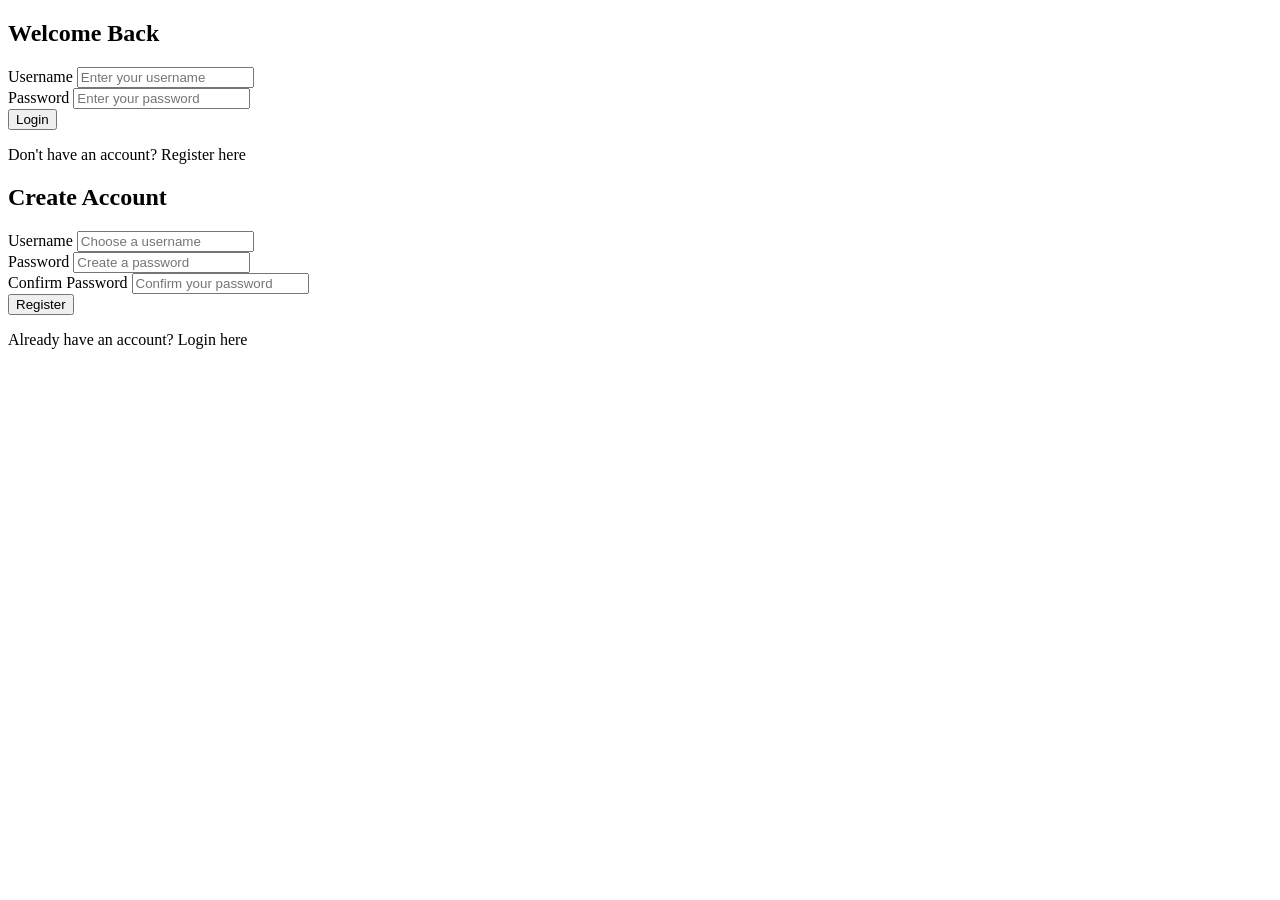
==== index.html @ db4ce2a5 "Add files via upload" ====
<!doctype html>
<html lang="en">
  <head>
    <meta charset="UTF-8" />
    <meta name="viewport" content="width=device-width, initial-scale=1.0" />
    <title>Event Login</title>
    <link rel="stylesheet" href="style.css" />
  </head>
  <body>
    <div class="container">
      <!-- LOGIN FORM -->
      <form id="loginForm" class="form-box active">
        <h2>Welcome Back</h2>

        <div class="input-group">
          <label for="loginUsername">Username</label>
          <input
            type="text"
            id="loginUsername"
            placeholder="Enter your username"
            required
          />
        </div>

        <div class="input-group">
          <label for="loginPassword">Password</label>
          <input
            type="password"
            id="loginPassword"
            placeholder="Enter your password"
            required
          />
        </div>

        <button type="submit" class="btn login-btn">Login</button>
        <p class="switch-text">
          Don't have an account? <span id="showRegister">Register here</span>
        </p>
      </form>

      <!-- REGISTER FORM -->
      <form id="registerForm" class="form-box hidden">
        <h2>Create Account</h2>

        <div class="input-group">
          <label for="regUsername">Username</label>
          <input
            type="text"
            id="regUsername"
            placeholder="Choose a username"
            required
          />
        </div>

        <div class="input-group">
          <label for="regPassword">Password</label>
          <input
            type="password"
            id="regPassword"
            placeholder="Create a password"
            required
          />
        </div>

        <div class="input-group">
          <label for="regConfirmPassword">Confirm Password</label>
          <input
            type="password"
            id="regConfirmPassword"
            placeholder="Confirm your password"
            required
          />
        </div>

        <button type="submit" class="btn register-btn">Register</button>
        <p class="switch-text">
          Already have an account? <span id="showLogin">Login here</span>
        </p>
      </form>
    </div>

    <script src="script.js"></script>
  </body>
</html>
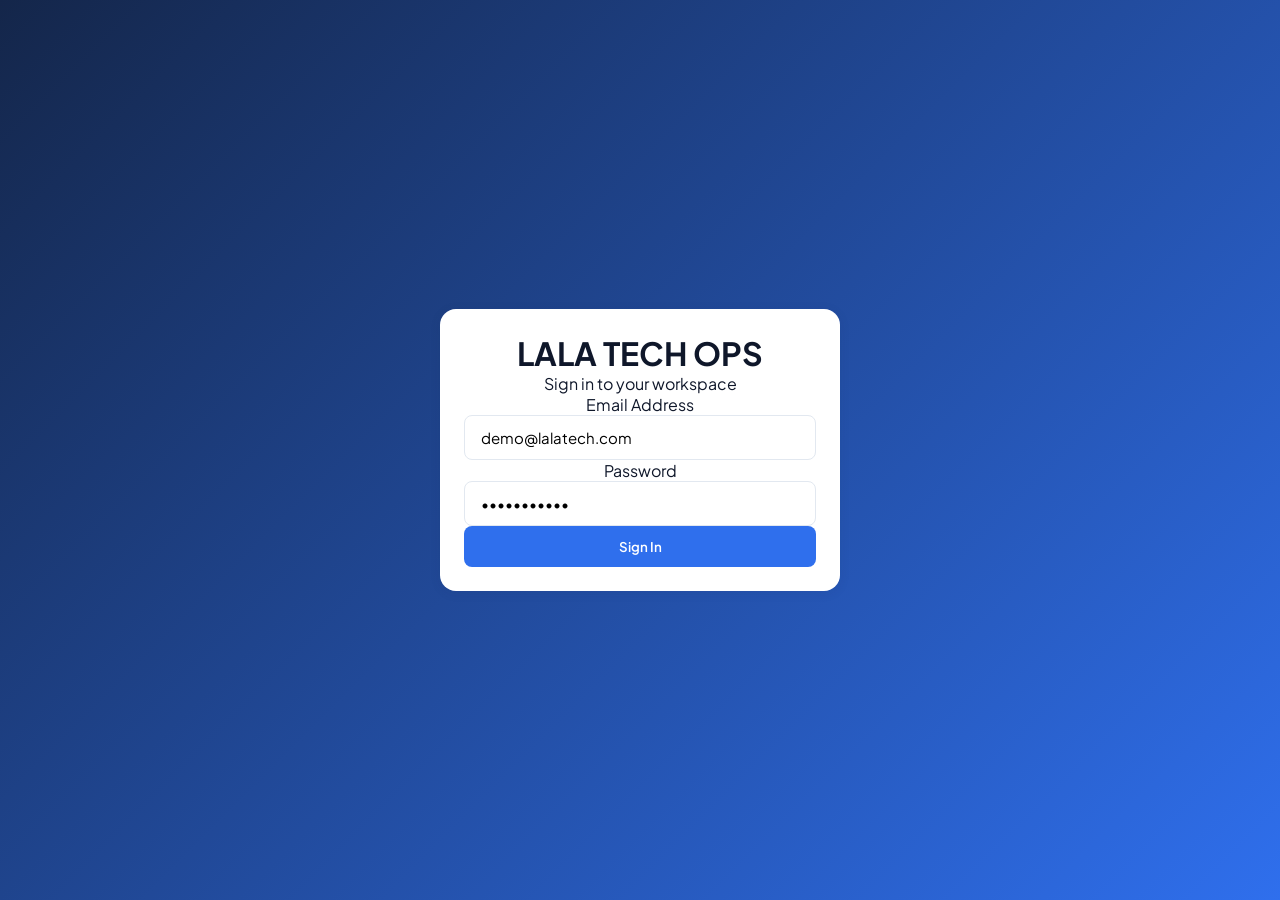
==== commit bac43400: "Add files via upload" ====
--- a/index.html
+++ b/index.html
@@ -3,82 +3,47 @@
   <head>
     <meta charset="UTF-8" />
     <meta name="viewport" content="width=device-width, initial-scale=1.0" />
-    <title>Event Login</title>
-    <link rel="stylesheet" href="style.css" />
+    <title>Login - Lala Tech Ops</title>
+    <!-- Fonts -->
+    <link
+      href="https://fonts.googleapis.com/css2?family=Plus+Jakarta+Sans:wght@400;500;600&family=Space+Grotesk:wght@700&display=swap"
+      rel="stylesheet"
+    />
+    <!-- CSS -->
+    <link rel="stylesheet" href="css/theme.css" />
+    <link rel="stylesheet" href="css/layout.css" />
+    <link rel="stylesheet" href="css/components.css" />
   </head>
-  <body>
-    <div class="container">
-      <!-- LOGIN FORM -->
-      <form id="loginForm" class="form-box active">
-        <h2>Welcome Back</h2>
+  <body class="login-body">
+    <div class="login-card card">
+      <h1 class="logo">LALA TECH <span>OPS</span></h1>
+      <p class="subtitle">Sign in to your workspace</p>
 
-        <div class="input-group">
-          <label for="loginUsername">Username</label>
+      <form id="loginForm">
+        <div class="form-group">
+          <label>Email Address</label>
           <input
-            type="text"
-            id="loginUsername"
-            placeholder="Enter your username"
-            required
+            type="email"
+            placeholder="name@lalatech.com"
+            value="demo@lalatech.com"
+            class="input"
           />
         </div>
-
-        <div class="input-group">
-          <label for="loginPassword">Password</label>
+        <div class="form-group">
+          <label>Password</label>
           <input
             type="password"
-            id="loginPassword"
-            placeholder="Enter your password"
-            required
+            placeholder="••••••••"
+            value="password123"
+            class="input"
           />
         </div>
-
-        <button type="submit" class="btn login-btn">Login</button>
-        <p class="switch-text">
-          Don't have an account? <span id="showRegister">Register here</span>
-        </p>
-      </form>
-
-      <!-- REGISTER FORM -->
-      <form id="registerForm" class="form-box hidden">
-        <h2>Create Account</h2>
-
-        <div class="input-group">
-          <label for="regUsername">Username</label>
-          <input
-            type="text"
-            id="regUsername"
-            placeholder="Choose a username"
-            required
-          />
-        </div>
-
-        <div class="input-group">
-          <label for="regPassword">Password</label>
-          <input
-            type="password"
-            id="regPassword"
-            placeholder="Create a password"
-            required
-          />
-        </div>
-
-        <div class="input-group">
-          <label for="regConfirmPassword">Confirm Password</label>
-          <input
-            type="password"
-            id="regConfirmPassword"
-            placeholder="Confirm your password"
-            required
-          />
-        </div>
-
-        <button type="submit" class="btn register-btn">Register</button>
-        <p class="switch-text">
-          Already have an account? <span id="showLogin">Login here</span>
-        </p>
+        <button type="submit" id="loginBtn" class="btn btn-primary full-width">
+          Sign In
+        </button>
       </form>
     </div>
 
-    <script src="script.js"></script>
+    <script src="js/auth.js" type="module"></script>
   </body>
 </html>
--- a/css/theme.css
+++ b/css/theme.css
@@ -0,0 +1,47 @@
+:root {
+  /* Core blues */
+  --navy-900: #14264a;
+  --navy-800: #1b3a6b;
+  --blue-600: #2f6fed;
+  --cyan-400: #22d3ee;
+
+  /* Surfaces */
+  --bg: #f4f7fb;
+  --surface: #ffffff;
+  --border: #e2e8f0;
+
+  /* Text */
+  --text-primary: #0f172a;
+  --text-secondary: #64748b;
+
+  /* Status */
+  --status-open: #3b82f6;
+  --status-progress: #f59e0b;
+  --status-blocked: #ef4444;
+  --status-done: #10b981;
+
+  /* Effects */
+  --radius: 16px;
+  --shadow: 0 2px 12px rgba(20, 38, 74, 0.08);
+  --sidebar-gradient: linear-gradient(160deg, var(--navy-900), var(--navy-800));
+}
+
+* {
+  box-sizing: border-box;
+  margin: 0;
+  padding: 0;
+}
+
+body {
+  font-family: "Plus Jakarta Sans", sans-serif;
+  background-color: var(--bg);
+  color: var(--text-primary);
+}
+
+.login-body {
+  display: flex;
+  justify-content: center;
+  align-items: center;
+  height: 100vh;
+  background: linear-gradient(135deg, var(--navy-900), var(--blue-600));
+}
--- a/css/layout.css
+++ b/css/layout.css
@@ -0,0 +1,87 @@
+.app-layout {
+  display: flex;
+  height: 100vh;
+  overflow: hidden;
+}
+
+.sidebar {
+  width: 260px;
+  background: var(--sidebar-gradient);
+  color: white;
+  display: flex;
+  flex-direction: column;
+  padding: 24px;
+}
+
+.logo-text {
+  font-family: "Space Grotesk", sans-serif;
+  font-size: 24px;
+  margin-bottom: 40px;
+  color: white;
+}
+
+.nav-menu {
+  display: flex;
+  flex-direction: column;
+  gap: 8px;
+}
+
+.nav-item {
+  display: flex;
+  align-items: center;
+  gap: 12px;
+  padding: 12px 16px;
+  color: #cbd5e1;
+  text-decoration: none;
+  border-radius: 8px;
+  transition: all 0.2s ease;
+}
+
+.nav-item:hover {
+  background: rgba(255, 255, 255, 0.05);
+  color: white;
+}
+
+.nav-item.active {
+  background: rgba(47, 111, 237, 0.15);
+  color: white;
+  border-left: 4px solid var(--blue-600);
+}
+
+.logout-link {
+  margin-top: auto;
+}
+
+.main-content {
+  flex: 1;
+  display: flex;
+  flex-direction: column;
+  overflow-y: auto;
+}
+
+.top-bar {
+  background: var(--surface);
+  padding: 16px 32px;
+  border-bottom: 1px solid var(--border);
+  display: flex;
+  align-items: center;
+}
+
+.dashboard-content {
+  padding: 32px;
+  max-width: 1200px;
+}
+
+.stats-grid {
+  display: grid;
+  grid-template-columns: repeat(4, 1fr);
+  gap: 24px;
+  margin-top: 24px;
+}
+
+.kanban-board {
+  display: grid;
+  grid-template-columns: repeat(2, 1fr); /* Will expand in phase 2 */
+  gap: 24px;
+  margin-top: 24px;
+}
--- a/css/components.css
+++ b/css/components.css
@@ -0,0 +1,120 @@
+.card {
+  background: var(--surface);
+  border-radius: var(--radius);
+  box-shadow: var(--shadow);
+  padding: 24px;
+}
+
+.login-card {
+  width: 100%;
+  max-width: 400px;
+  text-align: center;
+}
+
+.stat-card {
+  border-top: 3px solid transparent;
+  background-image:
+    linear-gradient(white, white),
+    linear-gradient(to right, var(--navy-900), var(--cyan-400));
+  background-origin: border-box;
+  background-clip: padding-box, border-box;
+}
+
+.stat-number {
+  font-family: "Space Grotesk", sans-serif;
+  font-size: 48px;
+  font-weight: 700;
+  line-height: 1;
+  margin-bottom: 8px;
+}
+
+.text-progress {
+  color: var(--status-progress);
+}
+.text-blocked {
+  color: var(--status-blocked);
+}
+.text-done {
+  color: var(--status-done);
+}
+
+.stat-label {
+  color: var(--text-secondary);
+  font-size: 14px;
+  font-weight: 600;
+  text-transform: uppercase;
+  letter-spacing: 0.5px;
+}
+
+.input {
+  width: 100%;
+  padding: 12px 16px;
+  border: 1px solid var(--border);
+  border-radius: 8px;
+  font-family: inherit;
+  font-size: 15px;
+  transition: border-color 0.2s;
+}
+
+.input:focus {
+  outline: none;
+  border-color: var(--blue-600);
+}
+
+.btn {
+  padding: 12px 24px;
+  border-radius: 8px;
+  border: none;
+  font-family: inherit;
+  font-weight: 600;
+  cursor: pointer;
+  transition: all 0.2s;
+}
+
+.btn-primary {
+  background: var(--blue-600);
+  color: white;
+}
+
+.btn-primary:hover {
+  background: #255bc2;
+}
+
+.full-width {
+  width: 100%;
+}
+
+.quick-add {
+  display: flex;
+  align-items: center;
+  gap: 16px;
+  width: 100%;
+}
+
+.quick-add-input {
+  border: none;
+  background: transparent;
+  font-size: 16px;
+}
+
+.quick-add-input:focus {
+  border-color: transparent;
+}
+
+.status-pill {
+  display: inline-block;
+  padding: 4px 12px;
+  border-radius: 20px;
+  font-size: 12px;
+  font-weight: 600;
+  margin-top: 12px;
+}
+
+.status-pill.open {
+  background: rgba(59, 130, 246, 0.1);
+  color: var(--status-open);
+}
+.status-pill.progress {
+  background: rgba(245, 158, 11, 0.1);
+  color: var(--status-progress);
+}
